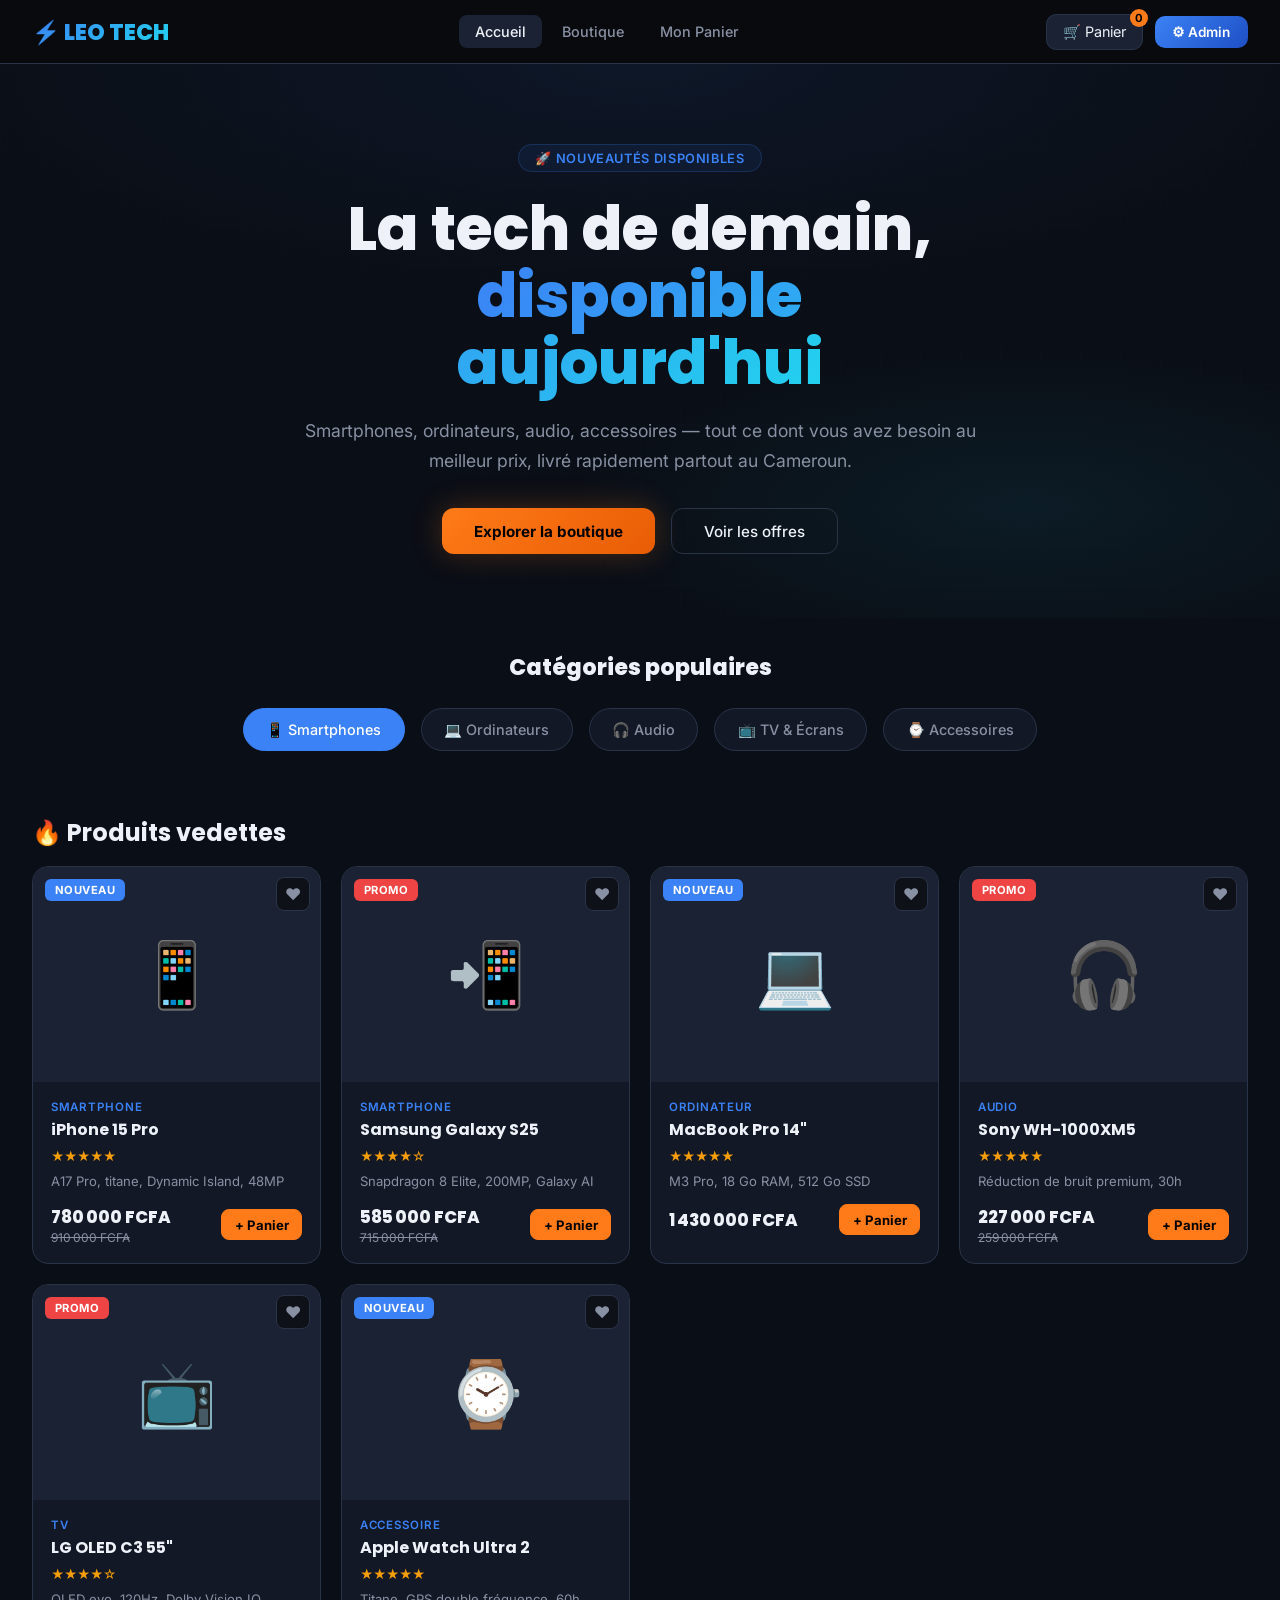
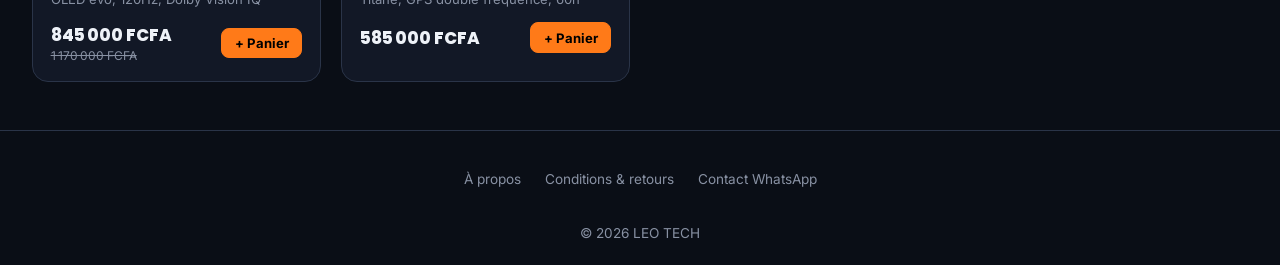
==== index.html @ aec04d17 "Add files via upload" ====
<!DOCTYPE html>
<html lang="fr">
<head>
<meta charset="UTF-8">
<meta name="viewport" content="width=device-width, initial-scale=1.0">
<meta name="description" content="LEO TECH — boutique en ligne d'électronique premium (smartphones, ordinateurs, audio, TV, accessoires) au Cameroun.">
<title>LEO TECH — Électronique Premium</title>

<!-- ─── Icône & partage (Open Graph / Twitter Card) ───────────────────
     og:image pointe vers og-image.png (fourni à côté de ce fichier).
     Une fois le site publié, remplacez "og-image.png" et "index.html"
     ci-dessous par l'URL COMPLÈTE de votre site (ex: https://votre-compte.github.io/electroshop/)
     pour un aperçu correct quand le lien est partagé sur WhatsApp/Facebook. -->
<link rel="icon" type="image/png" href="favicon.png">
<meta name="theme-color" content="#0a0a0f">
<meta property="og:type" content="website">
<meta property="og:title" content="LEO TECH — Électronique Premium">
<meta property="og:description" content="Smartphones, ordinateurs, audio, TV et accessoires au meilleur prix, livrés au Cameroun.">
<meta property="og:image" content="og-image.png">
<meta property="og:url" content="index.html">
<meta name="twitter:card" content="summary_large_image">
<meta name="twitter:title" content="LEO TECH — Électronique Premium">
<meta name="twitter:description" content="Smartphones, ordinateurs, audio, TV et accessoires au meilleur prix, livrés au Cameroun.">
<meta name="twitter:image" content="og-image.png">

<!-- ─── Statistiques de visite (optionnel) ────────────────────────────
     Pour suivre vos visiteurs, créez un compte gratuit chez Plausible.io
     ou Google Analytics puis collez leur extrait de code de suivi ici.
     Laissé vide par défaut : rien n'est envoyé à un tiers tant que vous
     ne collez pas votre propre code. -->

<link href="https://fonts.googleapis.com/css2?family=Poppins:wght@400;500;600;700;800;900&family=Inter:wght@300;400;500;600;700&display=swap" rel="stylesheet">
<link rel="stylesheet" href="style.css">
</head>
<body>

<!-- ─── TOAST ───────────────────────────────────── -->
<div class="toast" id="toast"></div>

<!-- ─── NAV ────────────────────────────────────── -->
<nav id="main-nav">
  <div class="nav-logo" onclick="showPage('home')">⚡ LEO TECH</div>
  <div class="nav-links">
    <button onclick="showPage('home'); setActiveNav(this)" class="active-nav">Accueil</button>
    <button onclick="showPage('shop'); setActiveNav(this)">Boutique</button>
    <button onclick="showPage('cart'); setActiveNav(this)">Mon Panier</button>
  </div>
  <div class="nav-actions">
    <button class="cart-btn" onclick="showPage('cart')">
      🛒 Panier
      <span class="cart-badge" id="cart-badge">0</span>
    </button>
    <a class="admin-btn" href="admin.html">⚙ Admin</a>
  </div>
</nav>

<!-- ══════════════════════════════════════════════
     PAGE : HOME
══════════════════════════════════════════════ -->
<div class="page active" id="page-home">
  <div class="hero">
    <div class="hero-bg"></div>
    <div class="hero-grid"></div>
    <div class="hero-content">
      <div class="hero-tag">🚀 Nouveautés disponibles</div>
      <h1>La tech de demain,<br><span>disponible aujourd'hui</span></h1>
      <p>Smartphones, ordinateurs, audio, accessoires — tout ce dont vous avez besoin au meilleur prix, livré rapidement partout au Cameroun.</p>
      <div class="hero-cta">
        <button class="btn-primary" onclick="showPage('shop')">Explorer la boutique</button>
        <button class="btn-outline" onclick="showPage('shop')">Voir les offres</button>
      </div>
    </div>
  </div>

  <!-- Categories -->
  <div style="padding:2rem; text-align:center;">
    <h2 style="font-family:var(--font-display);font-size:1.4rem;font-weight:800;margin-bottom:1.5rem;">Catégories populaires</h2>
    <div style="display:flex;gap:1rem;justify-content:center;flex-wrap:wrap;">
      <div class="chip active-chip" style="padding:0.7rem 1.4rem;font-size:0.9rem;" onclick="filterCat('Smartphone');showPage('shop')">📱 Smartphones</div>
      <div class="chip" style="padding:0.7rem 1.4rem;font-size:0.9rem;" onclick="filterCat('Ordinateur');showPage('shop')">💻 Ordinateurs</div>
      <div class="chip" style="padding:0.7rem 1.4rem;font-size:0.9rem;" onclick="filterCat('Audio');showPage('shop')">🎧 Audio</div>
      <div class="chip" style="padding:0.7rem 1.4rem;font-size:0.9rem;" onclick="filterCat('TV');showPage('shop')">📺 TV & Écrans</div>
      <div class="chip" style="padding:0.7rem 1.4rem;font-size:0.9rem;" onclick="filterCat('Accessoire');showPage('shop')">⌚ Accessoires</div>
    </div>
  </div>

  <!-- Featured -->
  <div>
    <div class="section-title">🔥 Produits vedettes</div>
    <div class="products-grid" id="featured-grid"></div>
  </div>
</div>


<!-- ══════════════════════════════════════════════
     PAGE : SHOP
══════════════════════════════════════════════ -->
<div class="page" id="page-shop">
  <div class="shop-controls">
    <div class="search-box">
      <span>🔍</span>
      <input type="text" placeholder="Rechercher un produit..." id="search-input" oninput="renderShop()">
    </div>
    <div class="filter-chips" id="filter-chips">
      <div class="chip active-chip" onclick="setFilter('Tous',this)">Tous</div>
      <div class="chip" onclick="setFilter('Smartphone',this)">📱 Smartphones</div>
      <div class="chip" onclick="setFilter('Ordinateur',this)">💻 Ordis</div>
      <div class="chip" onclick="setFilter('Audio',this)">🎧 Audio</div>
      <div class="chip" onclick="setFilter('TV',this)">📺 TV</div>
      <div class="chip" onclick="setFilter('Accessoire',this)">⌚ Accessoires</div>
    </div>
    <select class="sort-select" id="sort-select" onchange="renderShop()">
      <option value="default">Trier par défaut</option>
      <option value="price-asc">Prix croissant</option>
      <option value="price-desc">Prix décroissant</option>
      <option value="name">Nom A→Z</option>
    </select>
  </div>
  <div class="section-title" id="shop-title">Tous les produits</div>
  <div class="products-grid" id="shop-grid"></div>
</div>

<!-- ══════════════════════════════════════════════
     PAGE : CART
══════════════════════════════════════════════ -->
<div class="page" id="page-cart">
  <div class="cart-container">
    <h1 style="font-family:var(--font-display);font-size:1.8rem;font-weight:800;margin-bottom:1.5rem;">Mon Panier 🛒</h1>
    <div id="cart-content"></div>
  </div>
</div>

<!-- ══════════════════════════════════════════════
     PAGE : CHECKOUT
══════════════════════════════════════════════ -->
<div class="page" id="page-checkout">
  <div class="checkout-container">
    <div class="checkout-steps">
      <div class="step active" id="step1"><div class="step-dot">1</div><span>Livraison</span></div>
      <div class="step" id="step2"><div class="step-dot">2</div><span>Confirmation</span></div>
    </div>
    <div id="checkout-body"></div>
  </div>
</div>

<!-- ══════════════════════════════════════════════
     PAGE : À PROPOS
══════════════════════════════════════════════ -->
<div class="page" id="page-about">
  <div class="info-container">
    <button class="back-link" onclick="showPage('home')">← Retour à la boutique</button>
    <h1 id="about-title">À propos de LEO TECH</h1>
    <p id="about-description">Boutique en ligne d'électronique premium au Cameroun.</p>
    <h3>Contact</h3>
    <p id="about-contact">—</p>
  </div>
</div>

<!-- ══════════════════════════════════════════════
     PAGE : CONDITIONS GÉNÉRALES DE VENTE
══════════════════════════════════════════════ -->
<div class="page" id="page-cgv">
  <div class="info-container">
    <button class="back-link" onclick="showPage('home')">← Retour à la boutique</button>
    <h1>Conditions générales de vente</h1>
    <h3>1. Objet</h3>
    <p>Les présentes conditions régissent les ventes réalisées sur ce site entre <span id="cgv-shopname">la boutique</span> et ses clients.</p>
    <h3>2. Prix</h3>
    <p>Les prix sont indiqués en <span id="cgv-currency">FCFA</span>, toutes taxes comprises, hors frais de livraison éventuels précisés au moment de la commande.</p>
    <h3>3. Commande</h3>
    <p>Toute commande passée sur le site vaut acceptation des présentes conditions. Un récapitulatif est envoyé via WhatsApp au moment de la commande.</p>
    <h3>4. Paiement</h3>
    <p>Les modalités de paiement sont convenues directement avec la boutique via WhatsApp après la commande (paiement à la livraison ou Mobile Money selon accord).</p>
    <h3>5. Livraison</h3>
    <p>Les délais de livraison sont donnés à titre indicatif et peuvent varier selon la zone géographique.</p>
    <h3>6. Retours et remboursements</h3>
    <p>Tout produit défectueux ou non conforme peut être signalé dans les 48h suivant la réception pour échange ou remboursement, sous réserve de vérification.</p>
    <h3>7. Contact</h3>
    <p id="cgv-contact">Pour toute question, contactez-nous via WhatsApp ou par email.</p>
  </div>
</div>


<!-- ─── FOOTER ─────────────────────────────────────── -->
<footer id="site-footer">
  <div class="footer-links">
    <button onclick="showPage('about')">À propos</button>
    <button onclick="showPage('cgv')">Conditions & retours</button>
    <a href="#" id="footer-whatsapp" onclick="return false;">Contact WhatsApp</a>
  </div>
  <div class="footer-social" id="footer-social"></div>
  <div id="footer-copy">© LEO TECH</div>
</footer>


<!-- ─── PRODUCT MODAL ──────────────────────────────── -->
<div class="modal-overlay" id="product-modal">
  <div class="modal">
    <div class="modal-header">
      <div></div>
      <button class="modal-close" onclick="closeModal()">✕</button>
    </div>
    <div class="modal-body">
      <div>
        <div class="modal-img" id="modal-img"></div>
        <div class="modal-gallery-thumbs" id="modal-gallery"></div>
      </div>
      <div class="modal-details" id="modal-details"></div>
    </div>
  </div>
</div>


<!-- ─── OFFRE SPÉCIALE (popup d'accueil) ────────────── -->
<div class="modal-overlay" id="offer-modal">
  <div class="modal">
    <div class="modal-header">
      <div></div>
      <button class="modal-close" onclick="closeOfferModal(true)">✕</button>
    </div>
    <div class="offer-body">
      <div id="offer-image-wrap"></div>
      <div class="offer-badge" id="offer-badge" style="display:none"></div>
      <h2 id="offer-title"></h2>
      <p id="offer-desc"></p>
      <button class="btn-primary" style="width:100%" id="offer-follow-btn" onclick="followOffer()">Voir l'offre</button>
      <button class="offer-dismiss" onclick="closeOfferModal(true)">Non merci, continuer mes achats</button>
    </div>
  </div>
</div>


<script src="app.js"></script>
<script>
// ─── INIT (spécifique à la boutique publique) ──────────────────────
loadDB();
saveDB();
updateBadge();
renderFeatured();
renderFooter();
setTimeout(() => maybeShowOffer(false), 700);
</script>
</body>
</html>
---- style.css ----
:root {
    /* 60% — fond dominant : noir/gris très foncé (haute technologie, met en valeur les photos produit) */
    --bg: #0a0e16;
    --surface: #121826;
    --surface2: #1a2233;
    --border: #2a3448;
    /* 30% — couleur secondaire : bleu (confiance, sécurité, high-tech) — structure, menu, titres, badges */
    --accent: #3b82f6;
    --accent2: #22d3ee;
    /* 10% — couleur d'accent/action : orange vif (boutons Ajouter au panier / Commander) */
    --cta: #ff7a18;
    --cta2: #e85d04;
    --accent3: #f59e0b;
    --text: #eef2f8;
    --text-muted: #8891a3;
    --danger: #ef4444;
    --success: #10b981;
    --card-hover: #1e2740;
    --font-display: 'Poppins', sans-serif;
    --font-body: 'Inter', sans-serif;
  }

  * { margin: 0; padding: 0; box-sizing: border-box; }

  body {
    background: var(--bg);
    color: var(--text);
    font-family: var(--font-body);
    min-height: 100vh;
    overflow-x: hidden;
  }

  /* ─── PAGES ─────────────────────────────────────────── */
  .page { display: none; }
  .page.active { display: block; }

  /* ─── NAV ────────────────────────────────────────────── */
  nav {
    position: sticky; top: 0; z-index: 100;
    background: rgba(10,10,15,0.92);
    backdrop-filter: blur(20px);
    border-bottom: 1px solid var(--border);
    padding: 0 2rem;
    display: flex; align-items: center; justify-content: space-between;
    height: 64px;
  }
  .nav-logo {
    font-family: var(--font-display);
    font-weight: 800; font-size: 1.4rem;
    background: linear-gradient(135deg, var(--accent), var(--accent2));
    -webkit-background-clip: text; -webkit-text-fill-color: transparent;
    cursor: pointer;
  }
  .nav-links { display: flex; gap: 0.25rem; }
  .nav-links button {
    background: none; border: none; color: var(--text-muted);
    font-family: var(--font-body); font-size: 0.9rem; font-weight: 500;
    padding: 0.5rem 1rem; border-radius: 8px; cursor: pointer;
    transition: all 0.2s;
  }
  .nav-links button:hover, .nav-links button.active-nav {
    color: var(--text); background: var(--surface2);
  }
  .nav-actions { display: flex; align-items: center; gap: 0.75rem; }
  .cart-btn {
    position: relative; background: var(--surface2); border: 1px solid var(--border);
    color: var(--text); padding: 0.5rem 1rem; border-radius: 10px;
    cursor: pointer; font-family: var(--font-body); font-size: 0.9rem;
    display: flex; align-items: center; gap: 0.5rem; transition: all 0.2s;
  }
  .cart-btn:hover { border-color: var(--accent); color: var(--accent); }
  .cart-badge {
    position: absolute; top: -6px; right: -6px;
    background: var(--cta); color: #000; font-size: 0.7rem; font-weight: 700;
    width: 18px; height: 18px; border-radius: 50%;
    display: flex; align-items: center; justify-content: center;
  }
  .admin-btn {
    background: linear-gradient(135deg, var(--accent), #1e4fc4);
    border: none; color: #fff; padding: 0.5rem 1.1rem; border-radius: 10px;
    cursor: pointer; font-family: var(--font-body); font-size: 0.85rem; font-weight: 600;
    transition: opacity 0.2s; text-decoration: none; display: inline-flex; align-items: center;
  }
  .admin-btn:hover { opacity: 0.85; }

  /* ─── HERO ───────────────────────────────────────────── */
  .hero {
    position: relative; overflow: hidden;
    padding: 5rem 2rem 4rem;
    display: flex; align-items: center; justify-content: center;
    text-align: center; min-height: 480px;
  }
  .hero-bg {
    position: absolute; inset: 0;
    background: radial-gradient(ellipse 80% 60% at 50% 0%, rgba(59,130,246,0.08) 0%, transparent 70%),
                radial-gradient(ellipse 60% 50% at 80% 80%, rgba(34,211,238,0.07) 0%, transparent 60%);
  }
  .hero-grid {
    position: absolute; inset: 0; opacity: 0.04;
    background-image: linear-gradient(var(--border) 1px, transparent 1px),
                      linear-gradient(90deg, var(--border) 1px, transparent 1px);
    background-size: 40px 40px;
  }
  .hero-content { position: relative; z-index: 1; max-width: 700px; }
  .hero-tag {
    display: inline-flex; align-items: center; gap: 0.5rem;
    background: rgba(59,130,246,0.08); border: 1px solid rgba(59,130,246,0.2);
    color: var(--accent); padding: 0.35rem 1rem; border-radius: 100px;
    font-size: 0.8rem; font-weight: 600; letter-spacing: 0.05em;
    text-transform: uppercase; margin-bottom: 1.5rem;
  }
  .hero h1 {
    font-family: var(--font-display); font-size: clamp(2.2rem, 5vw, 3.8rem);
    font-weight: 800; line-height: 1.1; margin-bottom: 1.2rem;
  }
  .hero h1 span {
    background: linear-gradient(135deg, var(--accent), var(--accent2));
    -webkit-background-clip: text; -webkit-text-fill-color: transparent;
  }
  .hero p { color: var(--text-muted); font-size: 1.1rem; line-height: 1.7; margin-bottom: 2rem; }
  .hero-cta { display: flex; gap: 1rem; justify-content: center; flex-wrap: wrap; }
  .btn-primary {
    background: linear-gradient(135deg, var(--cta), var(--cta2));
    color: #000; border: none; padding: 0.8rem 2rem; border-radius: 12px;
    font-family: var(--font-body); font-size: 0.95rem; font-weight: 700;
    cursor: pointer; transition: transform 0.2s, box-shadow 0.2s;
    box-shadow: 0 0 30px rgba(255,122,24,0.25);
  }
  .btn-primary:hover { transform: translateY(-2px); box-shadow: 0 0 40px rgba(255,122,24,0.4); }
  .btn-outline {
    background: transparent; color: var(--text); border: 1px solid var(--border);
    padding: 0.8rem 2rem; border-radius: 12px;
    font-family: var(--font-body); font-size: 0.95rem; font-weight: 500;
    cursor: pointer; transition: all 0.2s;
  }
  .btn-outline:hover { border-color: var(--accent); color: var(--accent); }

  /* ─── FILTERS & SEARCH ───────────────────────────────── */
  .shop-controls {
    padding: 1.5rem 2rem; display: flex; gap: 1rem;
    align-items: center; flex-wrap: wrap;
    border-bottom: 1px solid var(--border);
  }
  .search-box {
    flex: 1; min-width: 220px;
    background: var(--surface); border: 1px solid var(--border);
    border-radius: 10px; padding: 0.6rem 1rem;
    display: flex; align-items: center; gap: 0.6rem;
  }
  .search-box input {
    background: none; border: none; outline: none;
    color: var(--text); font-family: var(--font-body); font-size: 0.9rem; flex: 1;
  }
  .search-box input::placeholder { color: var(--text-muted); }
  .filter-chips { display: flex; gap: 0.5rem; flex-wrap: wrap; }
  .chip {
    background: var(--surface); border: 1px solid var(--border);
    color: var(--text-muted); padding: 0.4rem 0.9rem; border-radius: 100px;
    font-size: 0.82rem; font-weight: 500; cursor: pointer; transition: all 0.2s;
  }
  .chip:hover, .chip.active-chip { background: var(--accent); border-color: var(--accent); color: #fff; }
  .sort-select {
    background: var(--surface); border: 1px solid var(--border); color: var(--text);
    padding: 0.5rem 0.9rem; border-radius: 10px; font-family: var(--font-body); font-size: 0.85rem;
    cursor: pointer; outline: none;
  }

  /* ─── PRODUCT GRID ───────────────────────────────────── */
  .section-title {
    font-family: var(--font-display); font-size: 1.5rem; font-weight: 700;
    padding: 2rem 2rem 1rem;
  }
  .products-grid {
    display: grid;
    grid-template-columns: repeat(auto-fill, minmax(260px, 1fr));
    gap: 1.25rem; padding: 0 2rem 3rem;
  }
  .product-card {
    background: var(--surface); border: 1px solid var(--border);
    border-radius: 16px; overflow: hidden;
    transition: all 0.3s; cursor: pointer; position: relative;
  }
  .product-card:hover {
    border-color: rgba(59,130,246,0.3);
    box-shadow: 0 8px 40px rgba(59,130,246,0.08);
    transform: translateY(-3px);
  }
  .product-img {
    width: 100%; aspect-ratio: 4/3;
    display: flex; align-items: center; justify-content: center;
    font-size: 4rem; background: var(--surface2);
    position: relative; overflow: hidden;
  }
  .product-img img { position: absolute; inset: 0; width: 100%; height: 100%; object-fit: cover; }
  .product-badge {
    position: absolute; top: 12px; left: 12px;
    background: var(--accent3); color: #000;
    font-size: 0.7rem; font-weight: 700; padding: 0.25rem 0.6rem;
    border-radius: 6px; text-transform: uppercase; letter-spacing: 0.05em;
    z-index: 2;
  }
  .product-badge.new { background: var(--accent); color: #fff; }
  .product-badge.promo { background: var(--danger); color: #fff; }
  .product-badge.outofstock { background: var(--text-muted); color: #fff; }
  .wishlist-btn {
    position: absolute; top: 10px; right: 10px; z-index: 2;
    background: rgba(10,10,15,0.7); border: 1px solid var(--border);
    color: var(--text-muted); width: 34px; height: 34px; border-radius: 8px;
    display: flex; align-items: center; justify-content: center;
    cursor: pointer; transition: all 0.2s; font-size: 1rem;
  }
  .wishlist-btn:hover, .wishlist-btn.active { color: var(--danger); border-color: var(--danger); }
  .product-info { padding: 1.1rem; }
  .product-cat {
    font-size: 0.72rem; font-weight: 600; letter-spacing: 0.08em;
    text-transform: uppercase; color: var(--accent); margin-bottom: 0.4rem;
  }
  .product-name {
    font-family: var(--font-display); font-size: 1rem; font-weight: 700;
    margin-bottom: 0.5rem; line-height: 1.3;
  }
  .product-desc { font-size: 0.82rem; color: var(--text-muted); margin-bottom: 0.8rem; line-height: 1.5; }
  .product-footer { display: flex; align-items: center; justify-content: space-between; gap: 0.5rem; }
  .product-price { font-family: var(--font-display); font-size: 1.05rem; font-weight: 800; }
  .product-price .old-price {
    font-family: var(--font-body); font-size: 0.75rem; font-weight: 400;
    color: var(--text-muted); text-decoration: line-through; margin-left: 0;
    display: block;
  }
  .add-to-cart-btn {
    background: var(--cta); border: 1px solid var(--cta);
    color: #000; padding: 0.4rem 0.8rem; border-radius: 8px;
    font-size: 0.82rem; font-weight: 700; cursor: pointer; transition: all 0.2s;
    font-family: var(--font-body); white-space: nowrap;
  }
  .add-to-cart-btn:hover { background: var(--cta2); border-color: var(--cta2); transform: translateY(-1px); }
  .add-to-cart-btn:disabled { opacity: 0.4; cursor: not-allowed; background: var(--surface2); border-color: var(--border); color: var(--text); }
  .add-to-cart-btn:disabled:hover { background: var(--surface2); border-color: var(--border); color: var(--text); }
  .stars { color: var(--accent3); font-size: 0.8rem; margin-bottom: 0.5rem; }

  /* ─── PRODUCT MODAL ──────────────────────────────────── */
  .modal-overlay {
    display: none; position: fixed; inset: 0; z-index: 200;
    background: rgba(0,0,0,0.8); backdrop-filter: blur(6px);
    align-items: center; justify-content: center; padding: 1rem;
  }
  .modal-overlay.open { display: flex; }
  .modal {
    background: var(--surface); border: 1px solid var(--border);
    border-radius: 20px; max-width: 780px; width: 100%;
    max-height: 90vh; overflow-y: auto;
    animation: modalIn 0.25s ease;
  }
  @keyframes modalIn { from { opacity: 0; transform: scale(0.95); } to { opacity: 1; transform: scale(1); } }
  .modal-header {
    padding: 1.5rem 1.5rem 0;
    display: flex; justify-content: space-between; align-items: flex-start;
  }
  .modal-close {
    background: var(--surface2); border: 1px solid var(--border);
    color: var(--text); width: 36px; height: 36px; border-radius: 8px;
    cursor: pointer; font-size: 1.1rem; display: flex; align-items: center; justify-content: center;
  }
  .modal-body { padding: 1.5rem; display: grid; grid-template-columns: 1fr 1fr; gap: 2rem; }
  @media (max-width: 600px) { .modal-body { grid-template-columns: 1fr; } }
  .modal-img {
    aspect-ratio: 1; background: var(--surface2); border-radius: 14px;
    display: flex; align-items: center; justify-content: center; font-size: 6rem;
    position: relative; overflow: hidden;
  }
  .modal-img img { position: absolute; inset: 0; width: 100%; height: 100%; object-fit: cover; }
  .modal-gallery-thumbs { display: flex; gap: 0.5rem; margin-top: 0.6rem; flex-wrap: wrap; }
  .modal-gallery-thumbs img {
    width: 52px; height: 52px; object-fit: cover; border-radius: 8px;
    cursor: pointer; border: 2px solid transparent; opacity: 0.6; transition: all 0.15s;
  }
  .modal-gallery-thumbs img.active-thumb { border-color: var(--accent); opacity: 1; }
  .modal-details h2 { font-family: var(--font-display); font-size: 1.5rem; font-weight: 800; margin-bottom: 0.5rem; }
  .modal-price { font-family: var(--font-display); font-size: 1.7rem; font-weight: 800; color: var(--accent); margin: 1rem 0; }
  .modal-spec { margin-bottom: 1.2rem; }
  .modal-spec h4 { font-size: 0.8rem; font-weight: 600; text-transform: uppercase; letter-spacing: 0.08em; color: var(--text-muted); margin-bottom: 0.6rem; }
  .spec-list { display: flex; flex-direction: column; gap: 0.35rem; }
  .spec-item { display: flex; gap: 0.5rem; font-size: 0.85rem; }
  .spec-item span:first-child { color: var(--text-muted); min-width: 120px; }
  .qty-control { display: flex; align-items: center; gap: 0.75rem; margin: 1rem 0; }
  .qty-btn {
    width: 32px; height: 32px; border-radius: 8px;
    background: var(--surface2); border: 1px solid var(--border);
    color: var(--text); cursor: pointer; font-size: 1rem; display: flex;
    align-items: center; justify-content: center;
  }
  .qty-val { font-family: var(--font-display); font-weight: 700; font-size: 1.1rem; min-width: 2rem; text-align: center; }
  .btn-add-modal {
    width: 100%; background: linear-gradient(135deg, var(--cta), var(--cta2));
    border: none; color: #000; padding: 0.9rem; border-radius: 12px;
    font-family: var(--font-body); font-size: 1rem; font-weight: 700; cursor: pointer;
    transition: opacity 0.2s;
  }
  .btn-add-modal:hover { opacity: 0.85; }
  .btn-add-modal:disabled { opacity: 0.4; cursor: not-allowed; }
  .stock-note { font-size: 0.8rem; margin: 0.5rem 0; font-weight: 600; }
  .stock-note.ok { color: var(--success); }
  .stock-note.low { color: var(--accent3); }
  .stock-note.out { color: var(--danger); }

  /* ─── CART PAGE ──────────────────────────────────────── */
  .cart-container { max-width: 900px; margin: 0 auto; padding: 2rem; }
  .cart-items { display: flex; flex-direction: column; gap: 1rem; margin-bottom: 2rem; }
  .cart-item {
    background: var(--surface); border: 1px solid var(--border);
    border-radius: 14px; padding: 1.2rem;
    display: flex; align-items: center; gap: 1.2rem;
  }
  .cart-item-img {
    width: 70px; height: 70px; background: var(--surface2);
    border-radius: 10px; display: flex; align-items: center; justify-content: center; font-size: 2.5rem;
    flex-shrink: 0; overflow: hidden; position: relative;
  }
  .cart-item-img img { position: absolute; inset: 0; width: 100%; height: 100%; object-fit: cover; }
  .cart-item-info { flex: 1; }
  .cart-item-name { font-family: var(--font-display); font-weight: 700; margin-bottom: 0.2rem; }
  .cart-item-price { color: var(--accent); font-weight: 600; font-size: 0.9rem; }
  .cart-item-actions { display: flex; align-items: center; gap: 0.75rem; }
  .remove-btn {
    background: none; border: none; color: var(--danger); cursor: pointer; font-size: 1rem; padding: 0.3rem;
  }
  .cart-summary {
    background: var(--surface); border: 1px solid var(--border);
    border-radius: 16px; padding: 1.5rem;
  }
  .cart-summary h3 { font-family: var(--font-display); font-size: 1.2rem; font-weight: 700; margin-bottom: 1.2rem; }
  .summary-row {
    display: flex; justify-content: space-between; align-items: center;
    padding: 0.6rem 0; border-bottom: 1px solid var(--border); font-size: 0.9rem;
  }
  .summary-row.total { border-bottom: none; padding-top: 1rem; font-family: var(--font-display); font-weight: 800; font-size: 1.2rem; }
  .summary-row.total span:last-child { color: var(--accent); }
  .checkout-btn {
    width: 100%; margin-top: 1.2rem;
    background: linear-gradient(135deg, var(--cta), var(--cta2));
    border: none; color: #000; padding: 1rem; border-radius: 12px;
    font-family: var(--font-body); font-size: 1rem; font-weight: 700; cursor: pointer;
    transition: opacity 0.2s;
  }
  .checkout-btn:hover { opacity: 0.85; }

  /* ─── CHECKOUT PAGE ──────────────────────────────────── */
  .checkout-container { max-width: 700px; margin: 0 auto; padding: 2rem; }
  .checkout-steps {
    display: flex; gap: 0; margin-bottom: 2.5rem; position: relative;
  }
  .checkout-steps::before {
    content: ''; position: absolute; top: 16px; left: 0; right: 0; height: 2px;
    background: var(--border); z-index: 0;
  }
  .step {
    flex: 1; display: flex; flex-direction: column; align-items: center; gap: 0.4rem;
    font-size: 0.8rem; color: var(--text-muted); position: relative; z-index: 1;
  }
  .step-dot {
    width: 32px; height: 32px; border-radius: 50%;
    background: var(--surface2); border: 2px solid var(--border);
    display: flex; align-items: center; justify-content: center;
    font-weight: 700; font-size: 0.85rem; transition: all 0.3s;
  }
  .step.active .step-dot { background: var(--accent); border-color: var(--accent); color: #fff; }
  .step.done .step-dot { background: var(--success); border-color: var(--success); color: #fff; }
  .checkout-form { display: flex; flex-direction: column; gap: 1rem; }
  .form-row { display: grid; grid-template-columns: 1fr 1fr; gap: 1rem; }
  @media (max-width: 560px) { .form-row { grid-template-columns: 1fr; } }
  .form-group { display: flex; flex-direction: column; gap: 0.4rem; }
  .form-group label { font-size: 0.82rem; font-weight: 600; color: var(--text-muted); }
  .form-group input, .form-group select, .form-group textarea {
    background: var(--surface); border: 1px solid var(--border); color: var(--text);
    padding: 0.7rem 1rem; border-radius: 10px; font-family: var(--font-body); font-size: 0.9rem;
    outline: none; transition: border-color 0.2s;
  }
  .form-group textarea { resize: vertical; min-height: 70px; font-family: var(--font-body); }
  .form-group input:focus, .form-group select:focus, .form-group textarea:focus { border-color: var(--accent); }
  .form-section-title {
    font-family: var(--font-display); font-size: 1rem; font-weight: 700;
    margin: 0.5rem 0; padding-bottom: 0.5rem; border-bottom: 1px solid var(--border);
  }
  .btn-whatsapp {
    width: 100%; background: #25D366; border: none; color: #05300f;
    padding: 0.9rem; border-radius: 12px; font-family: var(--font-body);
    font-size: 1rem; font-weight: 700; cursor: pointer; margin-top: 0.8rem;
    display: flex; align-items: center; justify-content: center; gap: 0.5rem;
    transition: opacity 0.2s;
  }
  .btn-whatsapp:hover { opacity: 0.85; }

  /* ─── ADMIN GATE ─────────────────────────────────────── */
  .admin-gate {
    min-height: 100vh; display: flex; align-items: center; justify-content: center;
    padding: 2rem; background: var(--bg);
  }
  .login-card {
    background: var(--surface); border: 1px solid var(--border);
    border-radius: 20px; padding: 2.5rem; width: 100%; max-width: 420px;
    text-align: center;
  }
  .login-card .logo { font-family: var(--font-display); font-size: 1.8rem; font-weight: 800; margin-bottom: 0.5rem; }
  .login-card .logo span {
    background: linear-gradient(135deg, var(--accent), var(--accent2));
    -webkit-background-clip: text; -webkit-text-fill-color: transparent;
  }
  .login-card p { color: var(--text-muted); margin-bottom: 2rem; font-size: 0.9rem; }
  .login-card .form-group { text-align: left; }
  .login-btn {
    width: 100%; background: linear-gradient(135deg, var(--accent), #1e4fc4);
    border: none; color: #fff; padding: 0.9rem; border-radius: 12px;
    font-family: var(--font-body); font-size: 1rem; font-weight: 700; cursor: pointer; margin-top: 1rem;
    transition: opacity 0.2s;
  }
  .login-btn:hover { opacity: 0.85; }
  .login-error { color: var(--danger); font-size: 0.85rem; margin-top: 0.5rem; display: none; }

  /* ─── ADMIN DASHBOARD ────────────────────────────────── */
  .admin-layout { display: flex; min-height: calc(100vh - 64px); }
  .admin-sidebar {
    width: 220px; flex-shrink: 0;
    background: var(--surface); border-right: 1px solid var(--border);
    padding: 1.5rem 1rem;
  }
  .admin-sidebar-title { font-size: 0.72rem; font-weight: 700; letter-spacing: 0.1em; text-transform: uppercase; color: var(--text-muted); margin-bottom: 0.75rem; padding: 0 0.5rem; }
  .sidebar-item {
    display: flex; align-items: center; gap: 0.7rem;
    padding: 0.65rem 0.75rem; border-radius: 10px; cursor: pointer;
    color: var(--text-muted); font-size: 0.88rem; font-weight: 500;
    transition: all 0.2s; margin-bottom: 0.2rem;
  }
  .sidebar-item:hover, .sidebar-item.active-admin { background: var(--surface2); color: var(--text); }
  .sidebar-item.active-admin { color: var(--accent); }
  .admin-main { flex: 1; padding: 2rem; overflow-y: auto; }
  .admin-header { margin-bottom: 2rem; }
  .admin-header h1 { font-family: var(--font-display); font-size: 1.7rem; font-weight: 800; margin-bottom: 0.3rem; }
  .admin-header p { color: var(--text-muted); font-size: 0.9rem; }

  /* Stats Cards */
  .stats-grid { display: grid; grid-template-columns: repeat(auto-fill, minmax(180px, 1fr)); gap: 1rem; margin-bottom: 2rem; }
  .stat-card {
    background: var(--surface); border: 1px solid var(--border);
    border-radius: 14px; padding: 1.2rem;
  }
  .stat-label { font-size: 0.78rem; color: var(--text-muted); font-weight: 600; text-transform: uppercase; letter-spacing: 0.06em; margin-bottom: 0.6rem; }
  .stat-value { font-family: var(--font-display); font-size: 1.6rem; font-weight: 800; }
  .stat-change { font-size: 0.78rem; margin-top: 0.3rem; }
  .stat-change.up { color: var(--success); }
  .stat-change.down { color: var(--danger); }

  /* Admin Table */
  .admin-table-wrap {
    background: var(--surface); border: 1px solid var(--border);
    border-radius: 16px; overflow: hidden; margin-bottom: 2rem;
  }
  .admin-table-header {
    padding: 1.2rem 1.5rem; border-bottom: 1px solid var(--border);
    display: flex; justify-content: space-between; align-items: center;
  }
  .admin-table-header h3 { font-family: var(--font-display); font-weight: 700; }
  table { width: 100%; border-collapse: collapse; }
  .table-scroll { overflow-x: auto; }
  thead th {
    text-align: left; padding: 0.8rem 1.5rem; font-size: 0.75rem; font-weight: 700;
    letter-spacing: 0.07em; text-transform: uppercase; color: var(--text-muted);
    background: var(--surface2); border-bottom: 1px solid var(--border); white-space: nowrap;
  }
  tbody tr { border-bottom: 1px solid var(--border); transition: background 0.15s; }
  tbody tr:last-child { border-bottom: none; }
  tbody tr:hover { background: var(--surface2); }
  tbody td { padding: 0.9rem 1.5rem; font-size: 0.88rem; }
  .td-img { display: flex; align-items: center; gap: 0.8rem; }
  .td-emoji {
    width: 40px; height: 40px; background: var(--surface2); border-radius: 8px;
    display: flex; align-items: center; justify-content: center; font-size: 1.4rem; flex-shrink: 0;
    overflow: hidden; position: relative;
  }
  .td-emoji img { position: absolute; inset: 0; width: 100%; height: 100%; object-fit: cover; }
  .badge-cat {
    background: rgba(59,130,246,0.1); color: var(--accent);
    padding: 0.2rem 0.6rem; border-radius: 6px; font-size: 0.75rem; font-weight: 600;
  }
  .badge-stock { padding: 0.2rem 0.6rem; border-radius: 6px; font-size: 0.75rem; font-weight: 600; white-space: nowrap; }
  .badge-stock.in { background: rgba(16,185,129,0.12); color: var(--success); }
  .badge-stock.low { background: rgba(245,158,11,0.12); color: var(--accent3); }
  .badge-stock.out { background: rgba(239,68,68,0.12); color: var(--danger); }
  .action-btns { display: flex; gap: 0.5rem; }
  .btn-edit, .btn-del, .btn-view {
    padding: 0.3rem 0.7rem; border-radius: 7px; font-size: 0.78rem; font-weight: 600;
    cursor: pointer; border: none; transition: opacity 0.2s; white-space: nowrap;
  }
  .btn-edit { background: rgba(59,130,246,0.15); color: #93c5fd; }
  .btn-del { background: rgba(239,68,68,0.12); color: var(--danger); }
  .btn-view { background: rgba(59,130,246,0.1); color: var(--accent); }
  .btn-edit:hover, .btn-del:hover, .btn-view:hover { opacity: 0.7; }

  /* Add Product Form */
  .add-product-form {
    background: var(--surface); border: 1px solid var(--border);
    border-radius: 16px; padding: 1.5rem; margin-bottom: 2rem;
  }
  .add-product-form h3 { font-family: var(--font-display); font-weight: 700; margin-bottom: 1.2rem; }
  .form-grid { display: grid; grid-template-columns: repeat(auto-fill, minmax(200px, 1fr)); gap: 1rem; }
  .btn-save {
    background: linear-gradient(135deg, var(--accent), #1e4fc4);
    border: none; color: #fff; padding: 0.7rem 1.5rem; border-radius: 10px;
    font-family: var(--font-body); font-size: 0.9rem; font-weight: 700; cursor: pointer;
    margin-top: 1rem; transition: opacity 0.2s;
  }
  .btn-save:hover { opacity: 0.85; }

  /* Image upload */
  .img-upload-zone {
    border: 2px dashed var(--border); border-radius: 12px; padding: 1.1rem;
    text-align: center; cursor: pointer; transition: all 0.2s; font-size: 0.85rem; color: var(--text-muted);
  }
  .img-upload-zone:hover { border-color: var(--accent); color: var(--accent); }
  .img-thumbs { display: flex; flex-wrap: wrap; gap: 0.6rem; margin-top: 0.8rem; }
  .img-thumb { position: relative; width: 72px; height: 72px; border-radius: 8px; overflow: hidden; border: 1px solid var(--border); }
  .img-thumb img { width: 100%; height: 100%; object-fit: cover; }
  .img-thumb .rm-img {
    position: absolute; top: 2px; right: 2px; background: rgba(0,0,0,0.75); color: #fff;
    border: none; width: 20px; height: 20px; border-radius: 50%; font-size: 0.75rem; cursor: pointer; line-height: 1;
  }
  .url-add-row { display: flex; gap: 0.5rem; margin-top: 0.7rem; }
  .url-add-row input { flex: 1; }
  .btn-small { background: var(--surface2); border: 1px solid var(--border); color: var(--text); padding: 0.6rem 0.9rem; border-radius: 10px; cursor: pointer; font-size: 0.82rem; font-weight: 600; white-space: nowrap; }
  .btn-small:hover { border-color: var(--accent); color: var(--accent); }

  /* Orders */
  .badge-order { padding: 0.25rem 0.7rem; border-radius: 8px; font-size: 0.75rem; font-weight: 600; white-space: nowrap; }
  .badge-order.livre { background: rgba(16,185,129,0.12); color: var(--success); }
  .badge-order.expedie { background: rgba(59,130,246,0.1); color: var(--accent); }
  .badge-order.traitement { background: rgba(245,158,11,0.12); color: var(--accent3); }
  .badge-order.annule { background: rgba(239,68,68,0.12); color: var(--danger); }

  /* Toast */
  .toast {
    position: fixed; bottom: 2rem; right: 2rem; z-index: 999;
    background: var(--surface2); border: 1px solid var(--border);
    border-left: 4px solid var(--accent);
    padding: 1rem 1.5rem; border-radius: 12px;
    box-shadow: 0 8px 30px rgba(0,0,0,0.4);
    font-weight: 500; font-size: 0.9rem;
    transform: translateY(100px); opacity: 0; transition: all 0.35s;
    pointer-events: none; max-width: 320px;
  }
  .toast.show { transform: translateY(0); opacity: 1; }
  .toast.success { border-left-color: var(--success); }
  .toast.error { border-left-color: var(--danger); }

  /* Notifications */
  .notif-wrap { position: relative; display: flex; align-items: center; gap: 0.75rem; }
  .notif-bell {
    position: relative; background: var(--surface2); border: 1px solid var(--border);
    color: var(--text); width: 40px; height: 40px; border-radius: 10px;
    cursor: pointer; font-size: 1.1rem; display: flex; align-items: center; justify-content: center;
    transition: border-color 0.2s;
  }
  .notif-bell:hover { border-color: var(--accent); }
  .notif-badge {
    position: absolute; top: -6px; right: -6px;
    background: var(--danger); color: #fff; font-size: 0.65rem; font-weight: 700;
    min-width: 18px; height: 18px; border-radius: 50%; padding: 0 3px;
    display: flex; align-items: center; justify-content: center;
  }
  .notif-panel {
    position: absolute; top: 50px; right: 0; width: 340px; max-height: 440px;
    overflow-y: auto; background: var(--surface); border: 1px solid var(--border);
    border-radius: 14px; box-shadow: 0 12px 40px rgba(0,0,0,0.5); display: none; z-index: 300;
  }
  .notif-panel.open { display: block; }
  .notif-header { padding: 0.9rem 1.1rem; border-bottom: 1px solid var(--border); display: flex; justify-content: space-between; align-items: center; font-weight: 700; font-size: 0.85rem; }
  .notif-header button { background: none; border: none; color: var(--accent); cursor: pointer; font-size: 0.78rem; font-weight: 600; }
  .notif-item { padding: 0.9rem 1.1rem; border-bottom: 1px solid var(--border); font-size: 0.83rem; cursor: pointer; }
  .notif-item:last-child { border-bottom: none; }
  .notif-item.unread { background: rgba(59,130,246,0.05); }
  .notif-item .notif-time { color: var(--text-muted); font-size: 0.72rem; margin-top: 0.25rem; }
  .notif-empty { padding: 2.2rem 1rem; text-align: center; color: var(--text-muted); font-size: 0.85rem; }

  /* Settings */
  .settings-card { background: var(--surface); border: 1px solid var(--border); border-radius: 16px; padding: 1.5rem; margin-bottom: 1.5rem; }
  .settings-card h3 { font-family: var(--font-display); font-weight: 700; margin-bottom: 1rem; }
  .settings-note { font-size: 0.78rem; color: var(--text-muted); margin-top: 0.4rem; line-height: 1.5; }
  .settings-warn { background: rgba(245,158,11,0.08); border: 1px solid rgba(245,158,11,0.25); color: var(--accent3); padding: 0.8rem 1rem; border-radius: 10px; font-size: 0.8rem; margin-top: 0.8rem; line-height: 1.5; }
  .danger-zone { border-color: rgba(239,68,68,0.3); }

  /* Order detail modal */
  .order-detail-row { display: flex; justify-content: space-between; gap: 1rem; padding: 0.5rem 0; border-bottom: 1px solid var(--border); font-size: 0.88rem; }
  .order-detail-row:last-child { border-bottom: none; }
  .order-detail-row span:first-child { color: var(--text-muted); }

  /* Scrollbar */
  ::-webkit-scrollbar { width: 6px; height: 6px; }
  ::-webkit-scrollbar-track { background: var(--bg); }
  ::-webkit-scrollbar-thumb { background: var(--border); border-radius: 3px; }

  .empty-state { text-align: center; padding: 4rem 2rem; color: var(--text-muted); }
  .empty-state .icon { font-size: 3.5rem; margin-bottom: 1rem; }
  .empty-state h3 { font-family: var(--font-display); font-size: 1.2rem; color: var(--text); margin-bottom: 0.5rem; }

  .admin-section { display: none; }
  .admin-section.active { display: block; }

  .order-status-sel {
    background: var(--surface2); border: 1px solid var(--border); color: var(--text);
    padding: 0.25rem 0.5rem; border-radius: 6px; font-size: 0.78rem; cursor: pointer;
  }
  .success-screen { text-align: center; padding: 4rem 2rem; }
  .success-screen .icon { font-size: 4rem; margin-bottom: 1rem; }
  .success-screen h2 { font-family: var(--font-display); font-size: 2rem; font-weight: 800; margin-bottom: 0.7rem; }
  .success-screen p { color: var(--text-muted); margin-bottom: 2rem; }
  .success-screen .success-box { max-width: 420px; margin: 0 auto 1rem; text-align: left; }

  .nav-logo-admin {
    font-family: var(--font-display); font-weight: 800; font-size: 1.2rem;
    background: linear-gradient(135deg, var(--accent), var(--accent2));
    -webkit-background-clip: text; -webkit-text-fill-color: transparent;
  }

  @media (max-width: 720px) {
    .admin-layout { flex-direction: column; }
    .admin-sidebar { width: 100%; display: flex; overflow-x: auto; gap: 0.4rem; padding: 1rem; }
    .admin-sidebar-title { display: none; }
    .sidebar-item { white-space: nowrap; margin-bottom: 0; }
    .notif-panel { width: 90vw; right: -10px; }
  }

  /* ─── FOOTER ─────────────────────────────────────────── */
  #site-footer {
    border-top: 1px solid var(--border); padding: 2.5rem 2rem 1.5rem;
    display: flex; flex-direction: column; gap: 1.2rem; align-items: center; text-align: center;
    color: var(--text-muted); font-size: 0.85rem;
  }
  .footer-links { display: flex; gap: 1.5rem; flex-wrap: wrap; justify-content: center; }
  .footer-links button, .footer-links a {
    background: none; border: none; color: var(--text-muted); cursor: pointer;
    font-family: var(--font-body); font-size: 0.85rem; text-decoration: none; transition: color 0.2s;
  }
  .footer-links button:hover, .footer-links a:hover { color: var(--accent); }
  .footer-social { display: flex; gap: 0.8rem; }
  .footer-social a {
    width: 38px; height: 38px; border-radius: 10px; background: var(--surface2);
    border: 1px solid var(--border); display: flex; align-items: center; justify-content: center;
    color: var(--text); text-decoration: none; font-size: 1rem; transition: all 0.2s;
  }
  .footer-social a:hover { border-color: var(--accent); color: var(--accent); }

  /* ─── PAGES INFO (À propos / CGV) ───────────────────────── */
  .info-container { max-width: 760px; margin: 0 auto; padding: 3rem 2rem; line-height: 1.8; }
  .info-container h1 { font-family: var(--font-display); font-size: 2rem; font-weight: 800; margin-bottom: 1.5rem; }
  .info-container h3 { font-family: var(--font-display); font-size: 1.1rem; font-weight: 700; margin: 1.6rem 0 0.6rem; }
  .info-container p { color: var(--text-muted); margin-bottom: 0.5rem; }
  .info-container .back-link { background: none; border: none; color: var(--accent); cursor: pointer; font-size: 0.9rem; margin-bottom: 1.5rem; padding: 0; }

  /* ─── AVIS PRODUITS ──────────────────────────────────────── */
  .reviews-section { margin-top: 1.5rem; border-top: 1px solid var(--border); padding-top: 1.2rem; }
  .review-item { padding: 0.8rem 0; border-bottom: 1px solid var(--border); font-size: 0.85rem; }
  .review-item:last-child { border-bottom: none; }
  .review-item .review-stars { color: var(--accent3); font-size: 0.78rem; }
  .review-item .review-name { font-weight: 700; }
  .review-item .review-comment { color: var(--text-muted); margin-top: 0.3rem; }
  .review-form { display: flex; flex-direction: column; gap: 0.6rem; margin-top: 1rem; background: var(--surface2); border-radius: 12px; padding: 1rem; }
  .star-select { display: flex; gap: 0.3rem; font-size: 1.3rem; cursor: pointer; }
  .star-select span { color: var(--border); transition: color 0.15s; }
  .star-select span.sel { color: var(--accent3); }
  .no-reviews { color: var(--text-muted); font-size: 0.82rem; font-style: italic; }


  /* ─── SALES CHART ────────────────────────────────────────── */
  .chart-card { background: var(--surface); border: 1px solid var(--border); border-radius: 16px; padding: 1.5rem; margin-bottom: 2rem; }
  .chart-card h3 { font-family: var(--font-display); font-weight: 700; margin-bottom: 1rem; }

  /* ─── OFFRE SPÉCIALE (popup d'accueil) ───────────────────── */
  #offer-modal .modal { max-width: 460px; }
  .offer-body { padding: 0 1.5rem 1.5rem; text-align: center; }
  .offer-body img { width: 100%; max-height: 220px; object-fit: cover; border-radius: 14px; margin-bottom: 1rem; }
  .offer-badge {
    display: inline-block; background: var(--danger); color: #fff; font-weight: 800;
    padding: 0.35rem 1rem; border-radius: 100px; font-size: 0.85rem; letter-spacing: 0.03em;
  }
  .offer-body h2 { font-family: var(--font-display); font-size: 1.5rem; font-weight: 800; margin: 0.8rem 0 0.6rem; }
  .offer-body p { color: var(--text-muted); margin-bottom: 1.5rem; line-height: 1.6; }
  .offer-dismiss { width: 100%; background: none; border: none; color: var(--text-muted); cursor: pointer; margin-top: 0.8rem; font-size: 0.85rem; }
  .offer-dismiss:hover { color: var(--text); }

  /* ─── CONFIG CODE MODAL ──────────────────────────────────── */
  #config-modal textarea {
    width: 100%; min-height: 220px; background: var(--bg); color: var(--success);
    border: 1px solid var(--border); border-radius: 10px; padding: 1rem;
    font-family: monospace; font-size: 0.78rem; line-height: 1.5;
  }
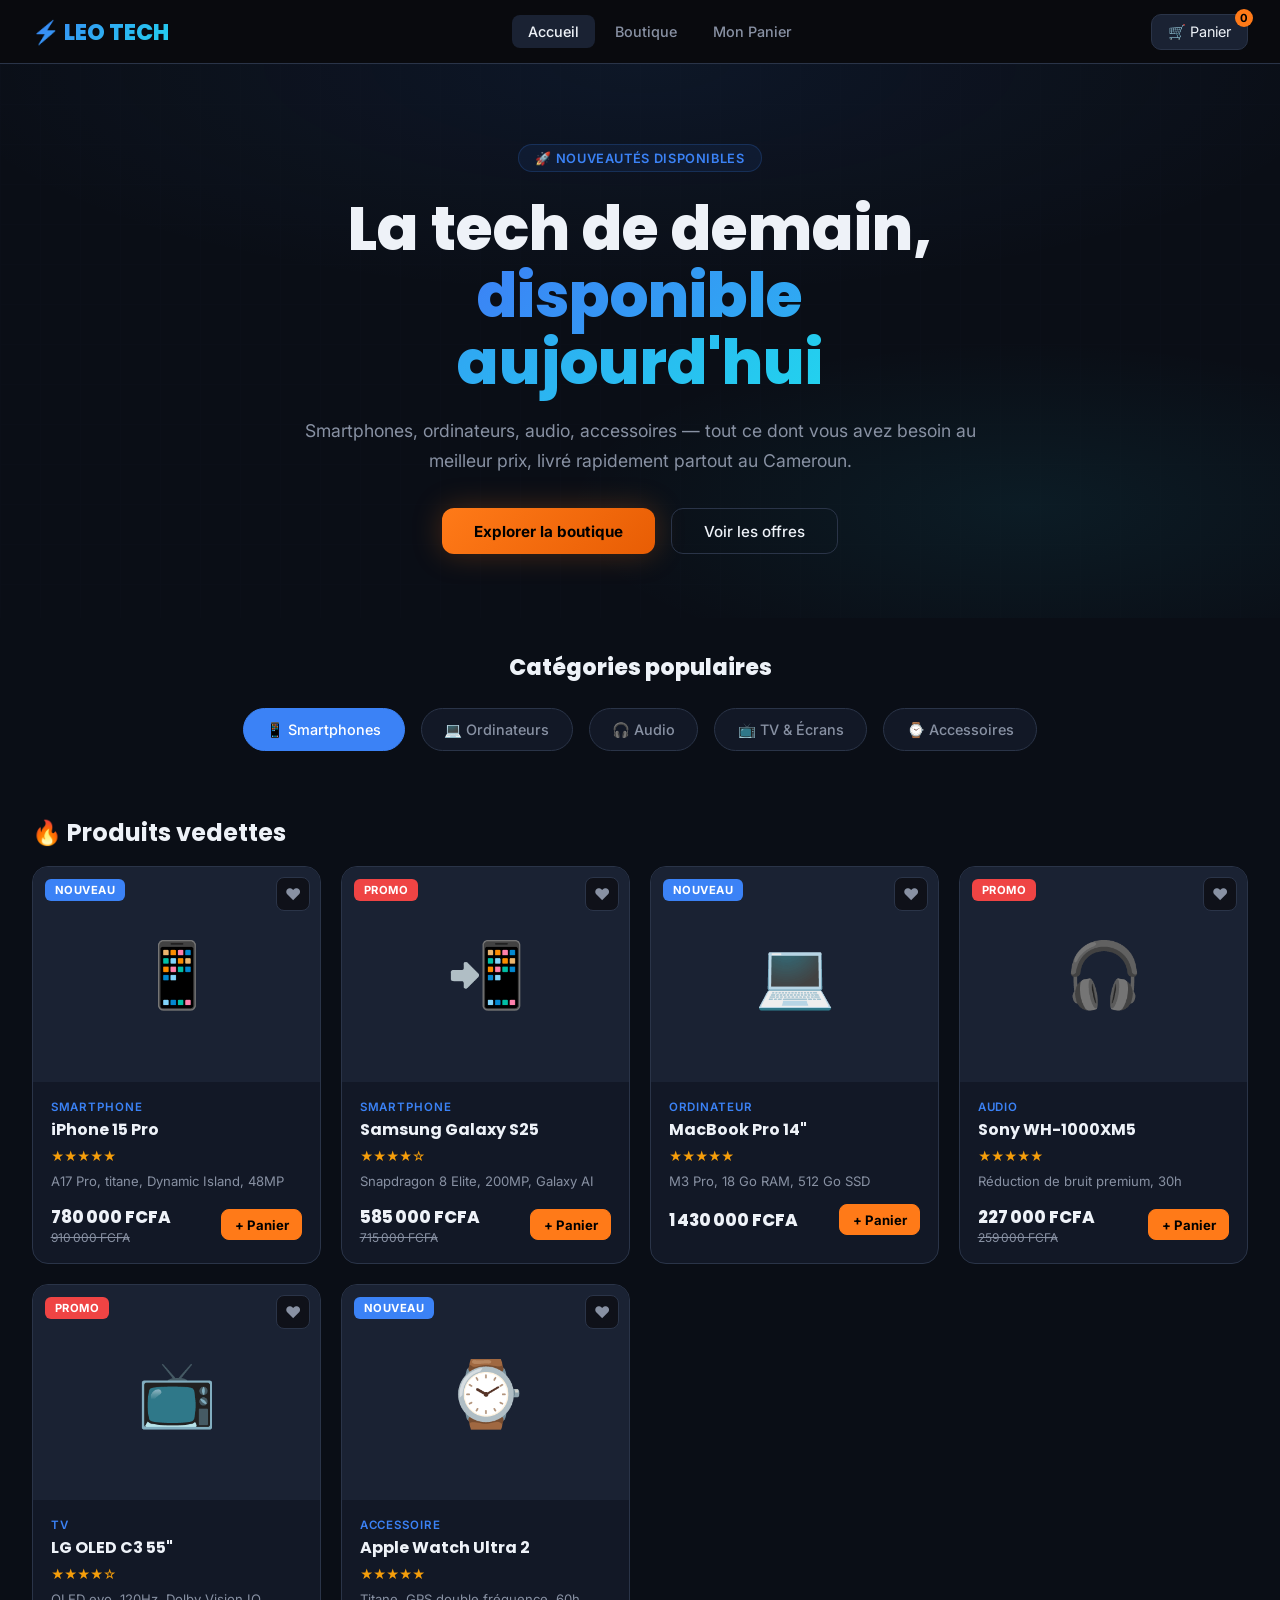
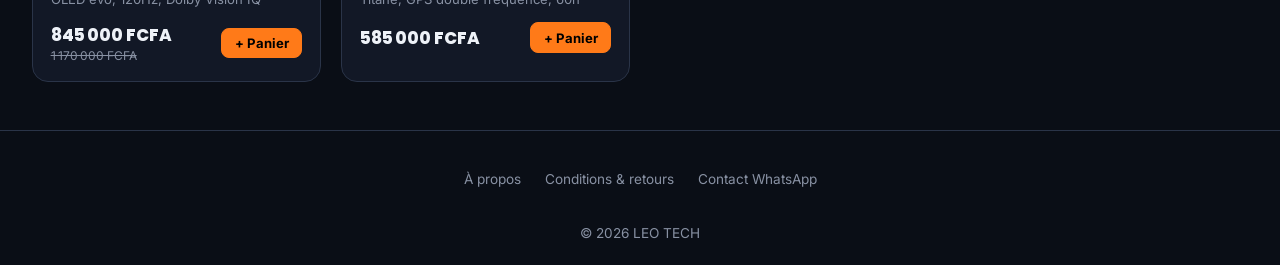
==== commit 7770d0cc: "Remove admin button from navigation" ====
--- a/index.html
+++ b/index.html
@@ -50,7 +50,6 @@
       🛒 Panier
       <span class="cart-badge" id="cart-badge">0</span>
     </button>
-    <a class="admin-btn" href="admin.html">⚙ Admin</a>
   </div>
 </nav>
 
